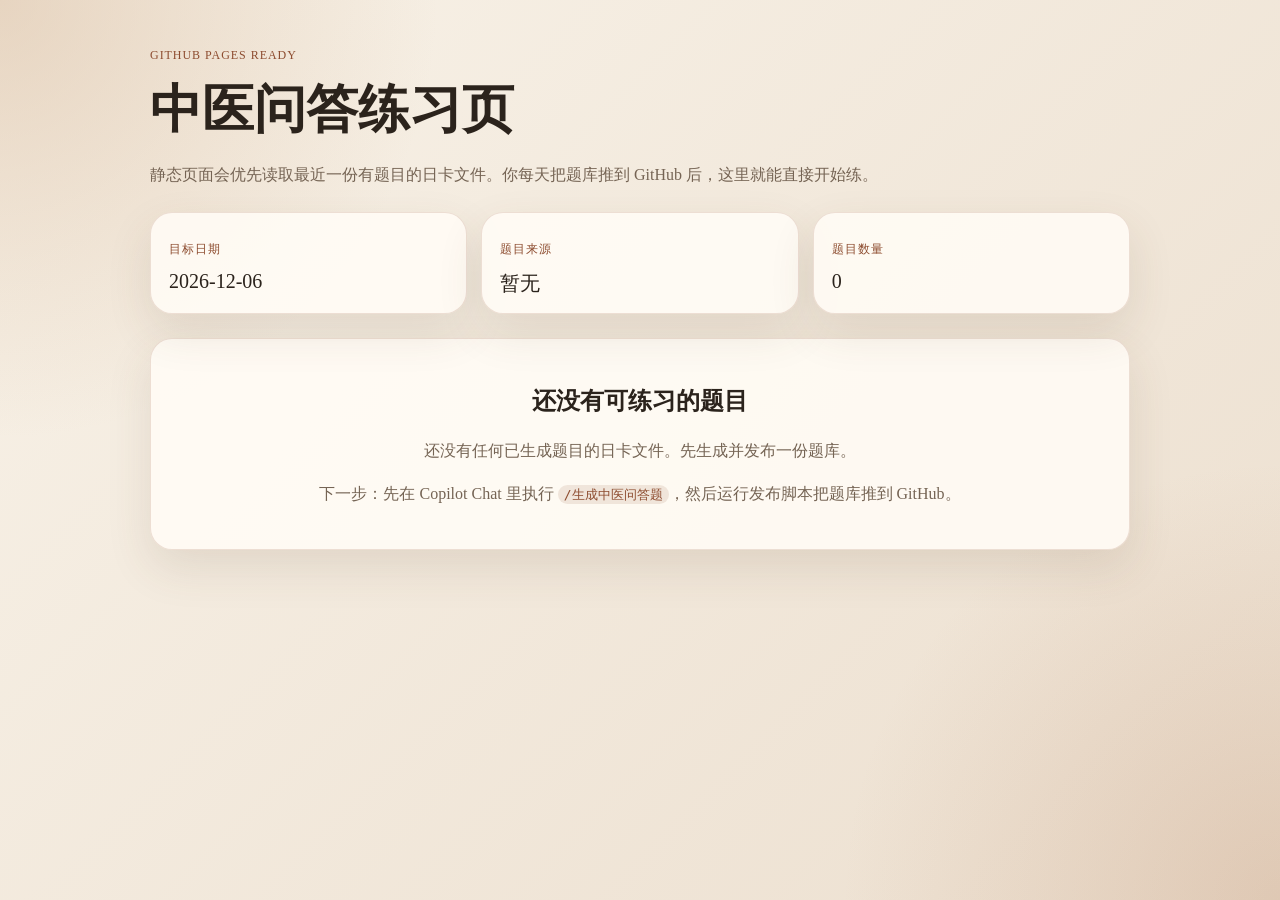
==== index.html @ b37200dd "Initial TCM question site" ====
<!DOCTYPE html>
<html lang="zh-CN">
<head>
    <meta charset="UTF-8">
    <meta name="viewport" content="width=device-width, initial-scale=1.0">
    <title>中医问答练习</title>
    <link rel="stylesheet" href="./static/styles.css">
</head>
<body>
    <main class="page-shell">
        <section class="hero">
            <p class="eyebrow">GitHub Pages Ready</p>
            <h1>中医问答练习页</h1>
            <p class="lede">静态页面会优先读取最近一份有题目的日卡文件。你每天把题库推到 GitHub 后，这里就能直接开始练。</p>
        </section>

        <section class="toolbar">
            <div>
                <p class="meta-label">目标日期</p>
                <p class="meta-value" id="review-date">加载中</p>
            </div>
            <div>
                <p class="meta-label">题目来源</p>
                <p class="meta-value" id="source-file">加载中</p>
            </div>
            <div>
                <p class="meta-label">题目数量</p>
                <p class="meta-value" id="card-count">0</p>
            </div>
        </section>

        <section id="card-list" class="card-list" hidden></section>

        <section id="empty-state" class="empty-state" hidden>
            <h2>还没有可练习的题目</h2>
            <p id="empty-message"></p>
            <p>下一步：先在 Copilot Chat 里执行 <code>/生成中医问答题</code>，然后运行发布脚本把题库推到 GitHub。</p>
        </section>
    </main>

    <script src="./static/app.js"></script>
</body>
</html>
---- static/styles.css ----
:root {
    --bg: #f5efe4;
    --panel: rgba(255, 251, 245, 0.92);
    --card: rgba(255, 255, 255, 0.78);
    --text: #2b231c;
    --muted: #756454;
    --accent: #8d4c2f;
    --border: rgba(141, 76, 47, 0.16);
    --shadow: 0 18px 45px rgba(92, 63, 42, 0.12);
    font-family: "Noto Serif SC", "Source Han Serif SC", "Microsoft YaHei UI", serif;
}

* {
    box-sizing: border-box;
}

body {
    margin: 0;
    color: var(--text);
    min-height: 100vh;
    background:
        radial-gradient(circle at top left, rgba(214, 184, 154, 0.5), transparent 28%),
        radial-gradient(circle at bottom right, rgba(176, 120, 84, 0.22), transparent 28%),
        linear-gradient(135deg, #f8f2e8, #ecdfcf);
}

.page-shell {
    width: min(980px, calc(100% - 32px));
    margin: 0 auto;
    padding: 36px 0 60px;
}

.hero h1 {
    margin: 0;
    font-size: clamp(32px, 6vw, 52px);
}

.eyebrow,
.meta-label,
.card-index {
    color: var(--accent);
    letter-spacing: 0.08em;
    text-transform: uppercase;
    font-size: 12px;
}

.lede,
.empty-state p,
details p,
summary {
    color: var(--muted);
    line-height: 1.7;
}

.toolbar {
    display: grid;
    grid-template-columns: repeat(3, minmax(0, 1fr));
    gap: 14px;
    margin: 24px 0;
}

.toolbar > div,
.flashcard,
.empty-state {
    background: var(--panel);
    border: 1px solid var(--border);
    border-radius: 22px;
    box-shadow: var(--shadow);
}

.toolbar > div {
    padding: 16px 18px;
}

.meta-value {
    margin: 8px 0 0;
    font-size: 20px;
}

.card-list {
    display: grid;
    gap: 14px;
}

.flashcard {
    padding: 20px;
    background: var(--card);
}

.flashcard h2 {
    margin: 8px 0 14px;
    font-size: 24px;
    line-height: 1.45;
}

details {
    padding-top: 6px;
}

summary {
    cursor: pointer;
}

.empty-state {
    padding: 26px;
    text-align: center;
}

code {
    padding: 2px 6px;
    border-radius: 999px;
    background: rgba(141, 76, 47, 0.12);
    color: var(--accent);
}

@media (max-width: 760px) {
    .toolbar {
        grid-template-columns: 1fr;
    }
}
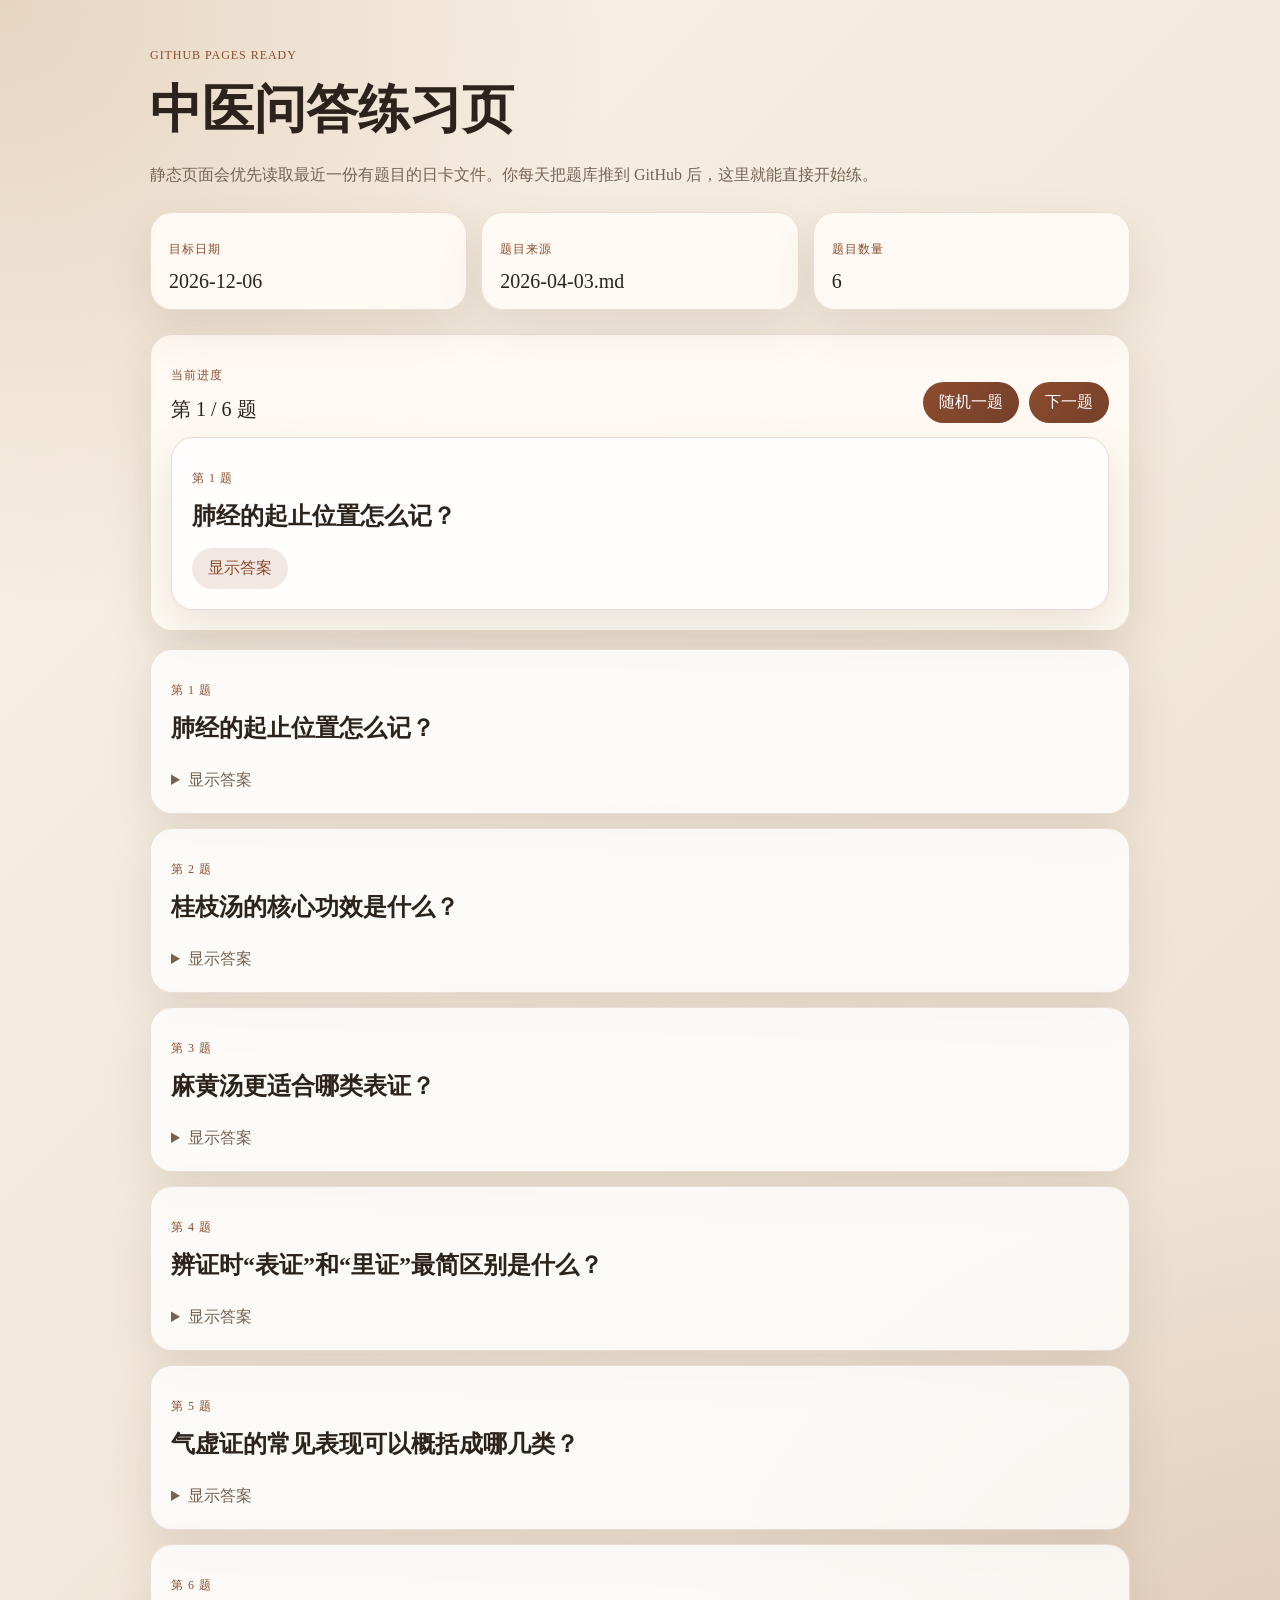
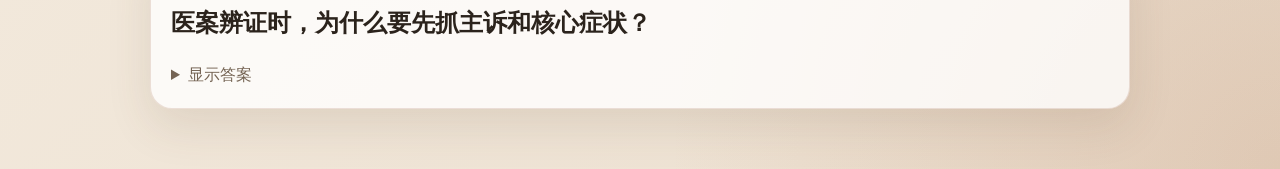
==== commit 99e1d568: "Add practice controls to static page" ====
--- a/index.html
+++ b/index.html
@@ -29,6 +29,31 @@
             </div>
         </section>
 
+        <section id="practice-panel" class="practice-panel" hidden>
+            <div class="practice-header">
+                <div>
+                    <p class="meta-label">当前进度</p>
+                    <p class="meta-value" id="current-position">第 1 题</p>
+                </div>
+                <div class="practice-actions">
+                    <button type="button" id="random-btn">随机一题</button>
+                    <button type="button" id="next-btn">下一题</button>
+                </div>
+            </div>
+
+            <article class="flashcard flashcard-focus">
+                <p class="card-index" id="current-card-index">第 1 题</p>
+                <h2 id="current-question">加载中</h2>
+                <button type="button" id="toggle-answer-btn" class="secondary-button">显示答案</button>
+
+                <section id="answer-panel" class="answer-panel" hidden>
+                    <p><strong>答案：</strong><span id="current-answer"></span></p>
+                    <p><strong>关键词：</strong><span id="current-keywords"></span></p>
+                    <p><strong>复习提示：</strong><span id="current-hint"></span></p>
+                </section>
+            </article>
+        </section>
+
         <section id="card-list" class="card-list" hidden></section>
 
         <section id="empty-state" class="empty-state" hidden>
--- a/static/styles.css
+++ b/static/styles.css
@@ -60,6 +60,7 @@
 }
 
 .toolbar > div,
+.practice-panel,
 .flashcard,
 .empty-state {
     background: var(--panel);
@@ -80,6 +81,26 @@
 .card-list {
     display: grid;
     gap: 14px;
+    margin-top: 18px;
+}
+
+.practice-panel {
+    padding: 20px;
+    margin-bottom: 18px;
+}
+
+.practice-header {
+    display: flex;
+    justify-content: space-between;
+    gap: 16px;
+    align-items: end;
+    margin-bottom: 14px;
+}
+
+.practice-actions {
+    display: flex;
+    gap: 10px;
+    flex-wrap: wrap;
 }
 
 .flashcard {
@@ -87,10 +108,36 @@
     background: var(--card);
 }
 
+.flashcard-focus {
+    border: 1px solid rgba(141, 76, 47, 0.2);
+}
+
 .flashcard h2 {
     margin: 8px 0 14px;
     font-size: 24px;
     line-height: 1.45;
+}
+
+button {
+    appearance: none;
+    border: 0;
+    background: linear-gradient(135deg, #8d4c2f, #74402a);
+    color: #fff;
+    border-radius: 999px;
+    padding: 10px 16px;
+    cursor: pointer;
+    font: inherit;
+}
+
+.secondary-button {
+    background: rgba(141, 76, 47, 0.12);
+    color: var(--accent);
+}
+
+.answer-panel {
+    margin-top: 16px;
+    padding-top: 14px;
+    border-top: 1px solid var(--border);
 }
 
 details {
@@ -117,4 +164,9 @@
     .toolbar {
         grid-template-columns: 1fr;
     }
+
+    .practice-header {
+        flex-direction: column;
+        align-items: stretch;
+    }
 }
